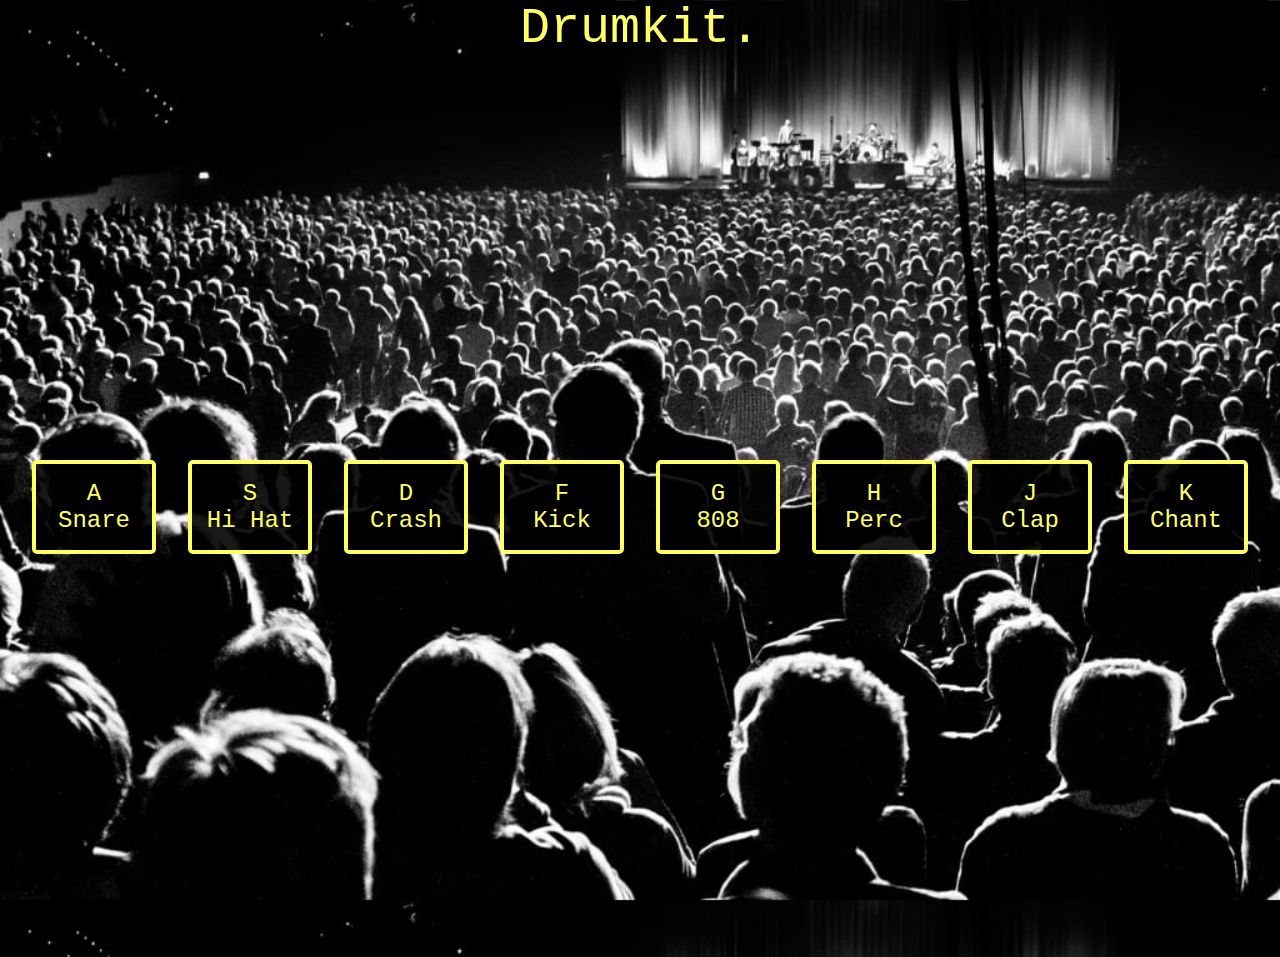
==== index.html @ c78f4ca9 "Changing html file name" ====
<!DOCTYPE html>
<html lang="en">
	<head>
		<title>Drumkit</title>
		<link rel="stylesheet" href="style.css">
		<script type="text/javascript" src="drumkit.js"></script>
		<meta name="viewport" content="width=device-width, initial-scale=1">
	</head>
	
	<body>
		
		<div id ="title">Drumkit.</div>
		<div id="container">


					<div data-key="65" id="key-a" class="keys"><kbd>A</kbd><br>Snare</div>
					<div data-key="83" id="key-s" class="keys"><kbd>S</kbd><br>Hi Hat</div>
					<div data-key="68" id="key-d" class="keys"><kbd>D</kbd><br>Crash</div>
					<div data-key="70" id="key-f" class="keys"><kbd>F</kbd><br>Kick</div>
					<div data-key="71" id="key-g" class="keys"><kbd>G</kbd><br>808</div>
					<div data-key="72" id="key-h" class="keys"><kbd>H</kbd><br>Perc</div>
					<div data-key="74" id="key-j" class="keys"><kbd>J</kbd><br>Clap</div>
					<div data-key="75" id="key-k" class="keys"><kbd>K</kbd><br>Chant</div>
			
		</div>
		<audio data-key="65" src="sounds/snare.wav"></audio>
		<audio data-key="83" src="sounds/hihat.wav"></audio>
		<audio data-key="68" src="sounds/crash.wav"></audio>
		<audio data-key="70" src="sounds/kick.wav"></audio>
		<audio data-key="71" src="sounds/808.wav"></audio>
		<audio data-key="72" src="sounds/perc.wav"></audio>
		<audio data-key="74" src="sounds/clap.wav"></audio>
		<audio data-key="75" src="sounds/chant.wav"></audio>
	</body>
</html>
---- style.css ----
html{

	height:100%;
	background-image: url('assets/crowd2.jpeg');
	background-size:cover;
	font-family:"courier";
}

html,body{

	margin:0;
}

#container {

	display:flex;
	flex-direction:row;
	justify-content:center;
	align-items:center;
	flex-wrap:wrap;
	min-height:100vh;
	
}

.playing {

	transform:scale(1.1);
	border-color:#ffff64;

}

#title{

	width:100%;
	font-size:50px;
	color:#ffff64;
	display:flex;
	flex-direction:row;
	justify-content:center;
	align-items:center;

}

.keys {

	border: 4px solid #ffff64;
	border-radius:5px;
	margin:1rem;
	width:100px;
	font-size:1.5rem;
	padding:1rem .5rem;
	background: rgba(0,0,0,0.9);
	text-align: center;
	color:#ffff64;
	transition:all 0.07s;

}
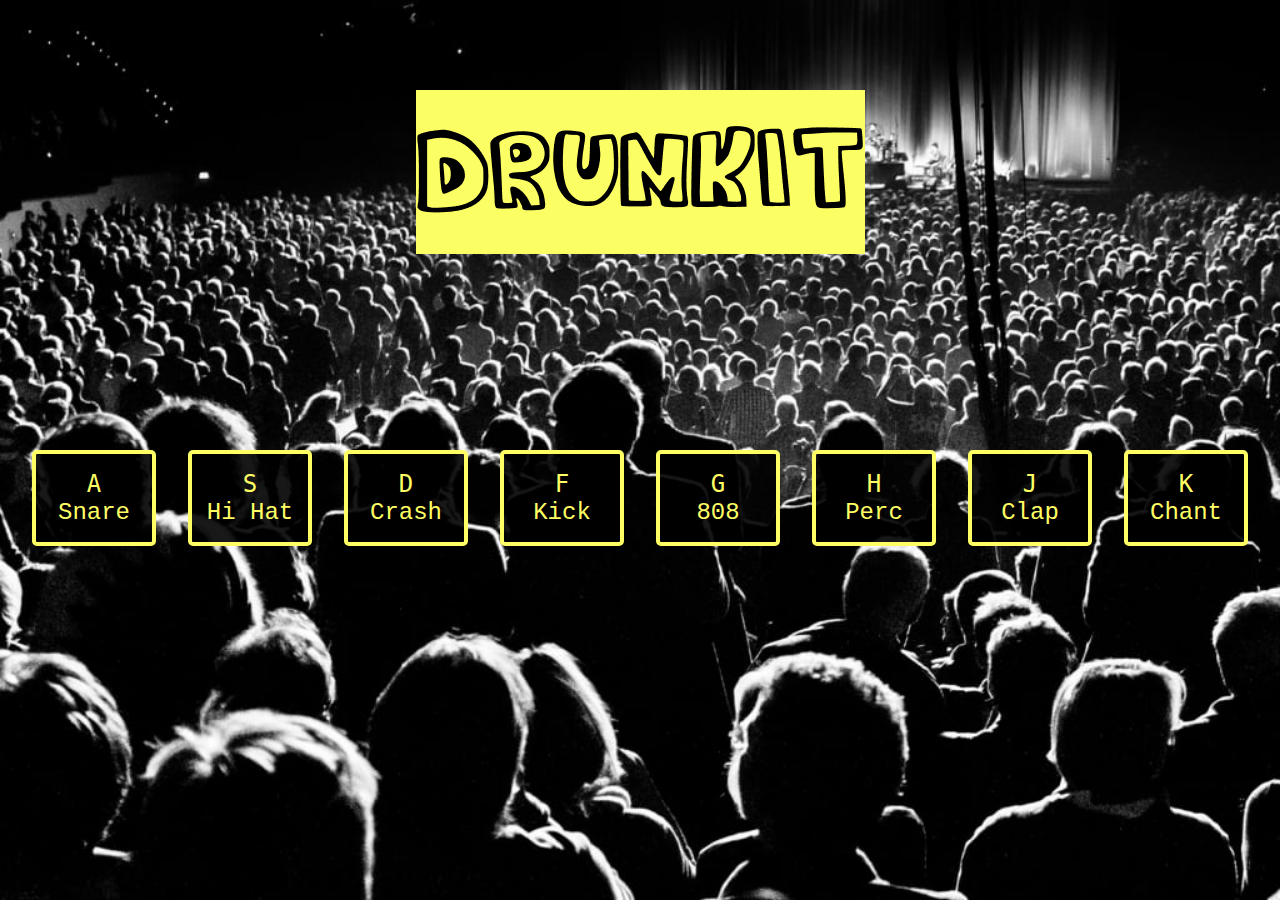
==== commit 25ed69ff: "Add Responsiveness when resizing viewport" ====
--- a/index.html
+++ b/index.html
@@ -9,7 +9,7 @@
 	
 	<body>
 		
-		<div id ="title">Drumkit.</div>
+		<a href="https://timothyling1994.github.io/DrumKit/" title="Drumkit Graphic"><img src="assets/drumkit.png"/></a>
 		<div id="container">
 
 
--- a/style.css
+++ b/style.css
@@ -1,6 +1,6 @@
 html{
 
-	height:100%;
+	min-height:100%;
 	background-image: url('assets/crowd2.jpeg');
 	background-size:cover;
 	font-family:"courier";
@@ -13,12 +13,12 @@
 
 #container {
 
+	margin-top:20vh;
 	display:flex;
 	flex-direction:row;
 	justify-content:center;
 	align-items:center;
 	flex-wrap:wrap;
-	min-height:100vh;
 	
 }
 
@@ -29,8 +29,9 @@
 
 }
 
-#title{
+a{
 
+	margin-top:10vh;
 	width:100%;
 	font-size:50px;
 	color:#ffff64;
@@ -56,3 +57,28 @@
 
 }
 
+@media only screen and (max-width: 812px) {
+
+  #container{
+  	margin:10vh;
+  }
+  a{
+  	margin-top:5vh;
+  }
+}
+
+@media only screen and (max-height: 750px) {
+  .keys {
+  	width:50px;
+  	font-size:0.75rem;
+  }
+  #container{
+  	margin:5vh;
+  }
+  img{
+  	width:auto;
+  	height:100%;
+  	max-height: 20vh;
+  }
+}
+
